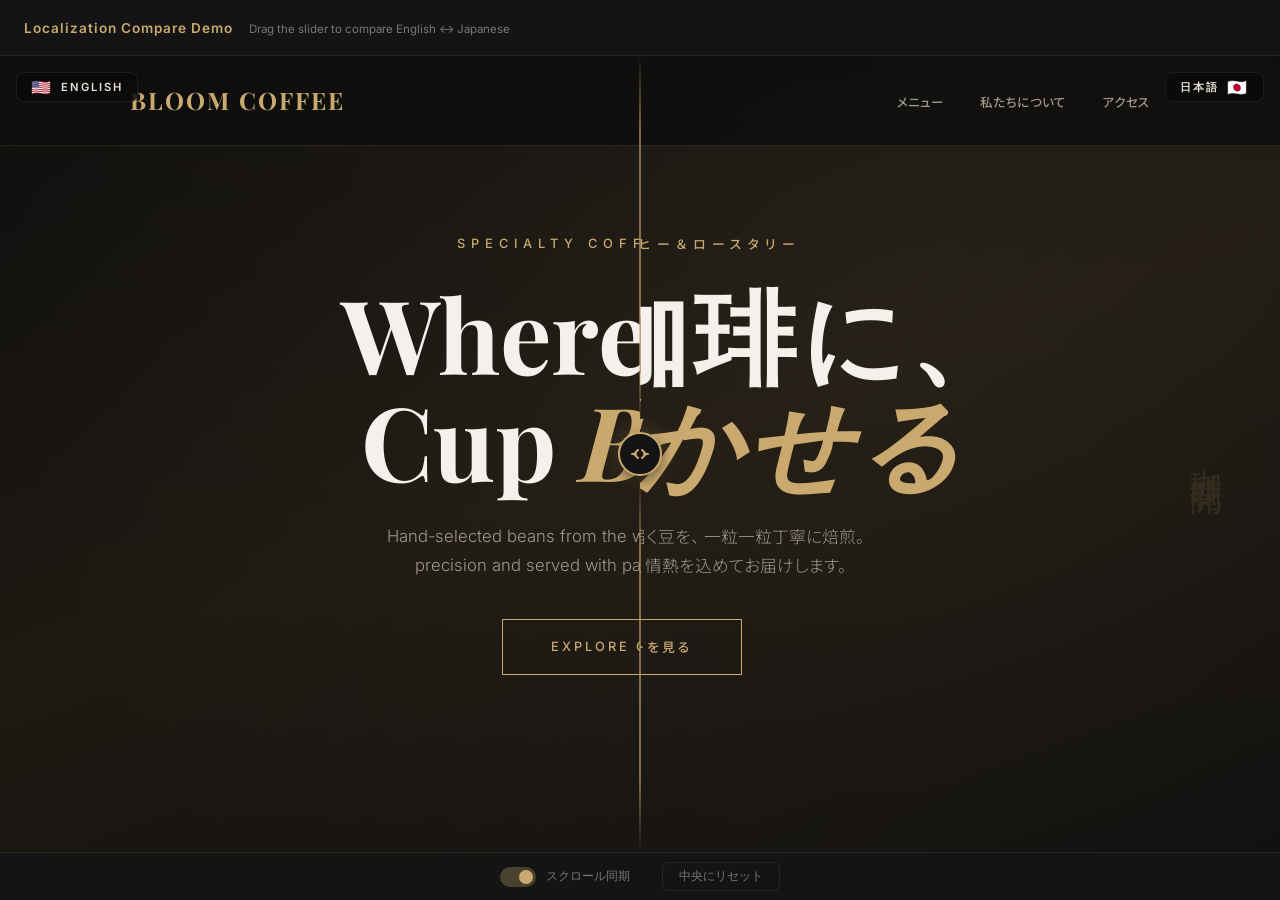
==== index.html @ 568ca492 "feat: 英語・日本語カフェサイトのローカライズ比較デモを作成" ====
<!DOCTYPE html>
<html lang="ja">
<head>
  <meta charset="UTF-8">
  <meta name="viewport" content="width=device-width, initial-scale=1.0">
  <title>ローカライズ比較デモ — Bloom Coffee EN ↔ JA</title>
  <meta name="description" content="英語カフェサイトと日本語ローカライズ版をスライダーで比較するデモページ">
  <link rel="preconnect" href="https://fonts.googleapis.com">
  <link rel="preconnect" href="https://fonts.gstatic.com" crossorigin>
  <link href="https://fonts.googleapis.com/css2?family=Inter:wght@300;400;500;600;700&display=swap" rel="stylesheet">
  <link rel="stylesheet" href="demo.css">
</head>
<body>

  <!-- Header Bar -->
  <header class="demo-header" id="demo-header">
    <div class="demo-header-inner">
      <h1 class="demo-title">Localization Compare Demo</h1>
      <p class="demo-subtitle">Drag the slider to compare English ↔ Japanese</p>
    </div>
  </header>

  <!-- Comparison Container -->
  <div class="compare-wrapper" id="compare-wrapper">

    <!-- English Side (Left) -->
    <div class="compare-pane compare-pane--left" id="pane-left">
      <div class="pane-label pane-label--left">
        <span class="pane-label-flag">🇺🇸</span>
        <span class="pane-label-text">ENGLISH</span>
      </div>
      <iframe src="cafe-en.html" class="compare-iframe" id="iframe-en" title="English Version"></iframe>
    </div>

    <!-- Japanese Side (Right) -->
    <div class="compare-pane compare-pane--right" id="pane-right">
      <div class="pane-label pane-label--right">
        <span class="pane-label-text">日本語</span>
        <span class="pane-label-flag">🇯🇵</span>
      </div>
      <iframe src="cafe-ja.html" class="compare-iframe" id="iframe-ja" title="Japanese Version"></iframe>
    </div>

    <!-- Slider Handle -->
    <div class="slider-handle" id="slider-handle">
      <div class="slider-line"></div>
      <div class="slider-knob" id="slider-knob">
        <svg width="20" height="20" viewBox="0 0 20 20" fill="none">
          <path d="M6 10L2 10M14 10L18 10" stroke="currentColor" stroke-width="2" stroke-linecap="round"/>
          <path d="M8 6L4 10L8 14" stroke="currentColor" stroke-width="2" stroke-linecap="round" stroke-linejoin="round"/>
          <path d="M12 6L16 10L12 14" stroke="currentColor" stroke-width="2" stroke-linecap="round" stroke-linejoin="round"/>
        </svg>
      </div>
      <div class="slider-line"></div>
    </div>

  </div>

  <!-- Sync Scroll Toggle -->
  <div class="controls-bar" id="controls-bar">
    <label class="toggle-label">
      <input type="checkbox" id="sync-toggle" checked>
      <span class="toggle-switch"></span>
      <span class="toggle-text">スクロール同期</span>
    </label>
    <button class="reset-btn" id="reset-btn">中央にリセット</button>
  </div>

  <script src="demo.js"></script>
</body>
</html>
---- demo.css ----
/* ============================================
   Localization Compare Demo - Styles
   ============================================ */

*, *::before, *::after {
  margin: 0;
  padding: 0;
  box-sizing: border-box;
}

:root {
  --demo-bg: #0a0a0a;
  --demo-surface: #141414;
  --demo-border: rgba(255, 255, 255, 0.08);
  --demo-text: #e8e0d6;
  --demo-text-muted: #777;
  --demo-accent: #c9a96e;
  --demo-accent-glow: rgba(201, 169, 110, 0.3);
  --header-height: 56px;
  --controls-height: 48px;
}

html, body {
  height: 100%;
  overflow: hidden;
  font-family: 'Inter', -apple-system, sans-serif;
  background: var(--demo-bg);
  color: var(--demo-text);
}

/* ---- Header ---- */
.demo-header {
  height: var(--header-height);
  background: var(--demo-surface);
  border-bottom: 1px solid var(--demo-border);
  display: flex;
  align-items: center;
  padding: 0 24px;
  user-select: none;
  position: relative;
  z-index: 50;
}

.demo-header-inner {
  display: flex;
  align-items: baseline;
  gap: 16px;
}

.demo-title {
  font-size: 0.85rem;
  font-weight: 600;
  letter-spacing: 1px;
  color: var(--demo-accent);
}

.demo-subtitle {
  font-size: 0.72rem;
  color: var(--demo-text-muted);
  font-weight: 400;
}

/* ---- Compare Wrapper ---- */
.compare-wrapper {
  position: relative;
  height: calc(100vh - var(--header-height) - var(--controls-height));
  overflow: hidden;
}

/* ---- Panes ---- */
.compare-pane {
  position: absolute;
  top: 0;
  height: 100%;
  overflow: hidden;
}

.compare-pane--left {
  left: 0;
  width: 50%;
}

.compare-pane--right {
  right: 0;
  width: 50%;
}

.compare-iframe {
  width: 100vw;
  height: 100%;
  border: none;
  display: block;
}

.compare-pane--right .compare-iframe {
  position: absolute;
  right: 0;
}

/* ---- Pane Labels ---- */
.pane-label {
  position: absolute;
  top: 16px;
  z-index: 20;
  display: flex;
  align-items: center;
  gap: 8px;
  padding: 6px 14px;
  background: rgba(10, 10, 10, 0.75);
  backdrop-filter: blur(10px);
  -webkit-backdrop-filter: blur(10px);
  border: 1px solid var(--demo-border);
  border-radius: 8px;
  font-size: 0.7rem;
  font-weight: 600;
  letter-spacing: 2px;
  text-transform: uppercase;
  color: var(--demo-text);
  pointer-events: none;
  transition: opacity 0.3s ease;
}

.pane-label--left {
  left: 16px;
}

.pane-label--right {
  right: 16px;
}

.pane-label-flag {
  font-size: 1rem;
  line-height: 1;
}

/* ---- Slider Handle ---- */
.slider-handle {
  position: absolute;
  top: 0;
  left: 50%;
  transform: translateX(-50%);
  width: 4px;
  height: 100%;
  z-index: 30;
  display: flex;
  flex-direction: column;
  align-items: center;
  cursor: ew-resize;
  user-select: none;
  -webkit-user-select: none;
}

.slider-line {
  flex: 1;
  width: 2px;
  background: linear-gradient(
    to bottom,
    transparent,
    var(--demo-accent) 20%,
    var(--demo-accent) 80%,
    transparent
  );
  opacity: 0.6;
}

.slider-knob {
  width: 44px;
  height: 44px;
  border-radius: 50%;
  background: var(--demo-surface);
  border: 2px solid var(--demo-accent);
  display: flex;
  align-items: center;
  justify-content: center;
  color: var(--demo-accent);
  box-shadow: 0 0 20px var(--demo-accent-glow), 0 4px 12px rgba(0,0,0,0.5);
  transition: transform 0.2s ease, box-shadow 0.2s ease;
  flex-shrink: 0;
}

.slider-knob:hover,
.slider-handle.dragging .slider-knob {
  transform: scale(1.15);
  box-shadow: 0 0 30px var(--demo-accent-glow), 0 4px 20px rgba(0,0,0,0.6);
}

.slider-handle.dragging .slider-line {
  opacity: 1;
}

/* ---- Controls Bar ---- */
.controls-bar {
  height: var(--controls-height);
  background: var(--demo-surface);
  border-top: 1px solid var(--demo-border);
  display: flex;
  align-items: center;
  justify-content: center;
  gap: 32px;
  padding: 0 24px;
  user-select: none;
}

/* Toggle */
.toggle-label {
  display: flex;
  align-items: center;
  gap: 10px;
  cursor: pointer;
  font-size: 0.75rem;
  color: var(--demo-text-muted);
}

.toggle-label input {
  display: none;
}

.toggle-switch {
  width: 36px;
  height: 20px;
  border-radius: 10px;
  background: #333;
  position: relative;
  transition: background 0.3s ease;
}

.toggle-switch::after {
  content: '';
  position: absolute;
  top: 3px;
  left: 3px;
  width: 14px;
  height: 14px;
  border-radius: 50%;
  background: #888;
  transition: transform 0.3s ease, background 0.3s ease;
}

.toggle-label input:checked + .toggle-switch {
  background: rgba(201, 169, 110, 0.3);
}

.toggle-label input:checked + .toggle-switch::after {
  transform: translateX(16px);
  background: var(--demo-accent);
}

.toggle-text {
  font-weight: 500;
}

/* Reset Button */
.reset-btn {
  padding: 6px 16px;
  border: 1px solid var(--demo-border);
  border-radius: 6px;
  background: transparent;
  color: var(--demo-text-muted);
  font-size: 0.72rem;
  font-weight: 500;
  cursor: pointer;
  transition: all 0.3s ease;
  font-family: inherit;
}

.reset-btn:hover {
  border-color: var(--demo-accent);
  color: var(--demo-accent);
}

/* ---- Responsive ---- */
@media (max-width: 600px) {
  .demo-header-inner {
    flex-direction: column;
    gap: 2px;
  }

  .pane-label {
    font-size: 0.6rem;
    padding: 4px 10px;
  }

  .slider-knob {
    width: 36px;
    height: 36px;
  }

  .slider-knob svg {
    width: 16px;
    height: 16px;
  }
}
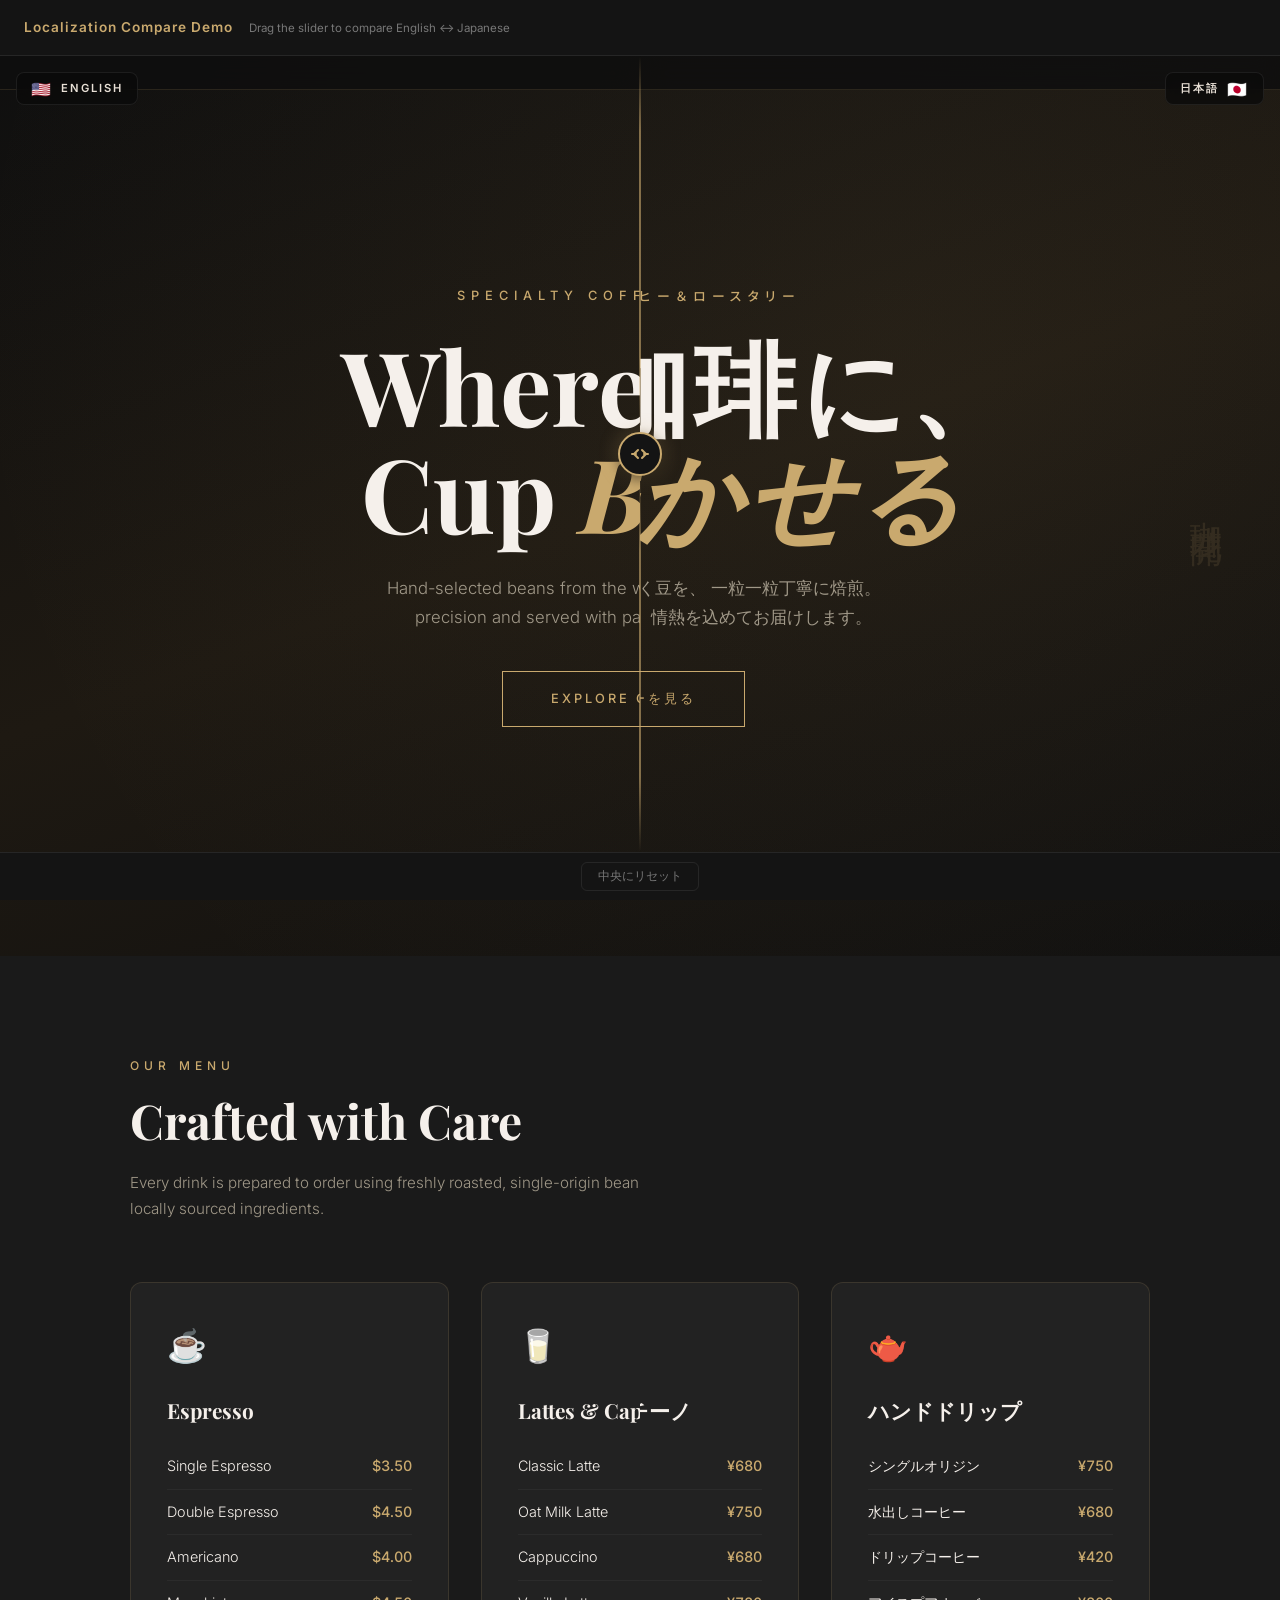
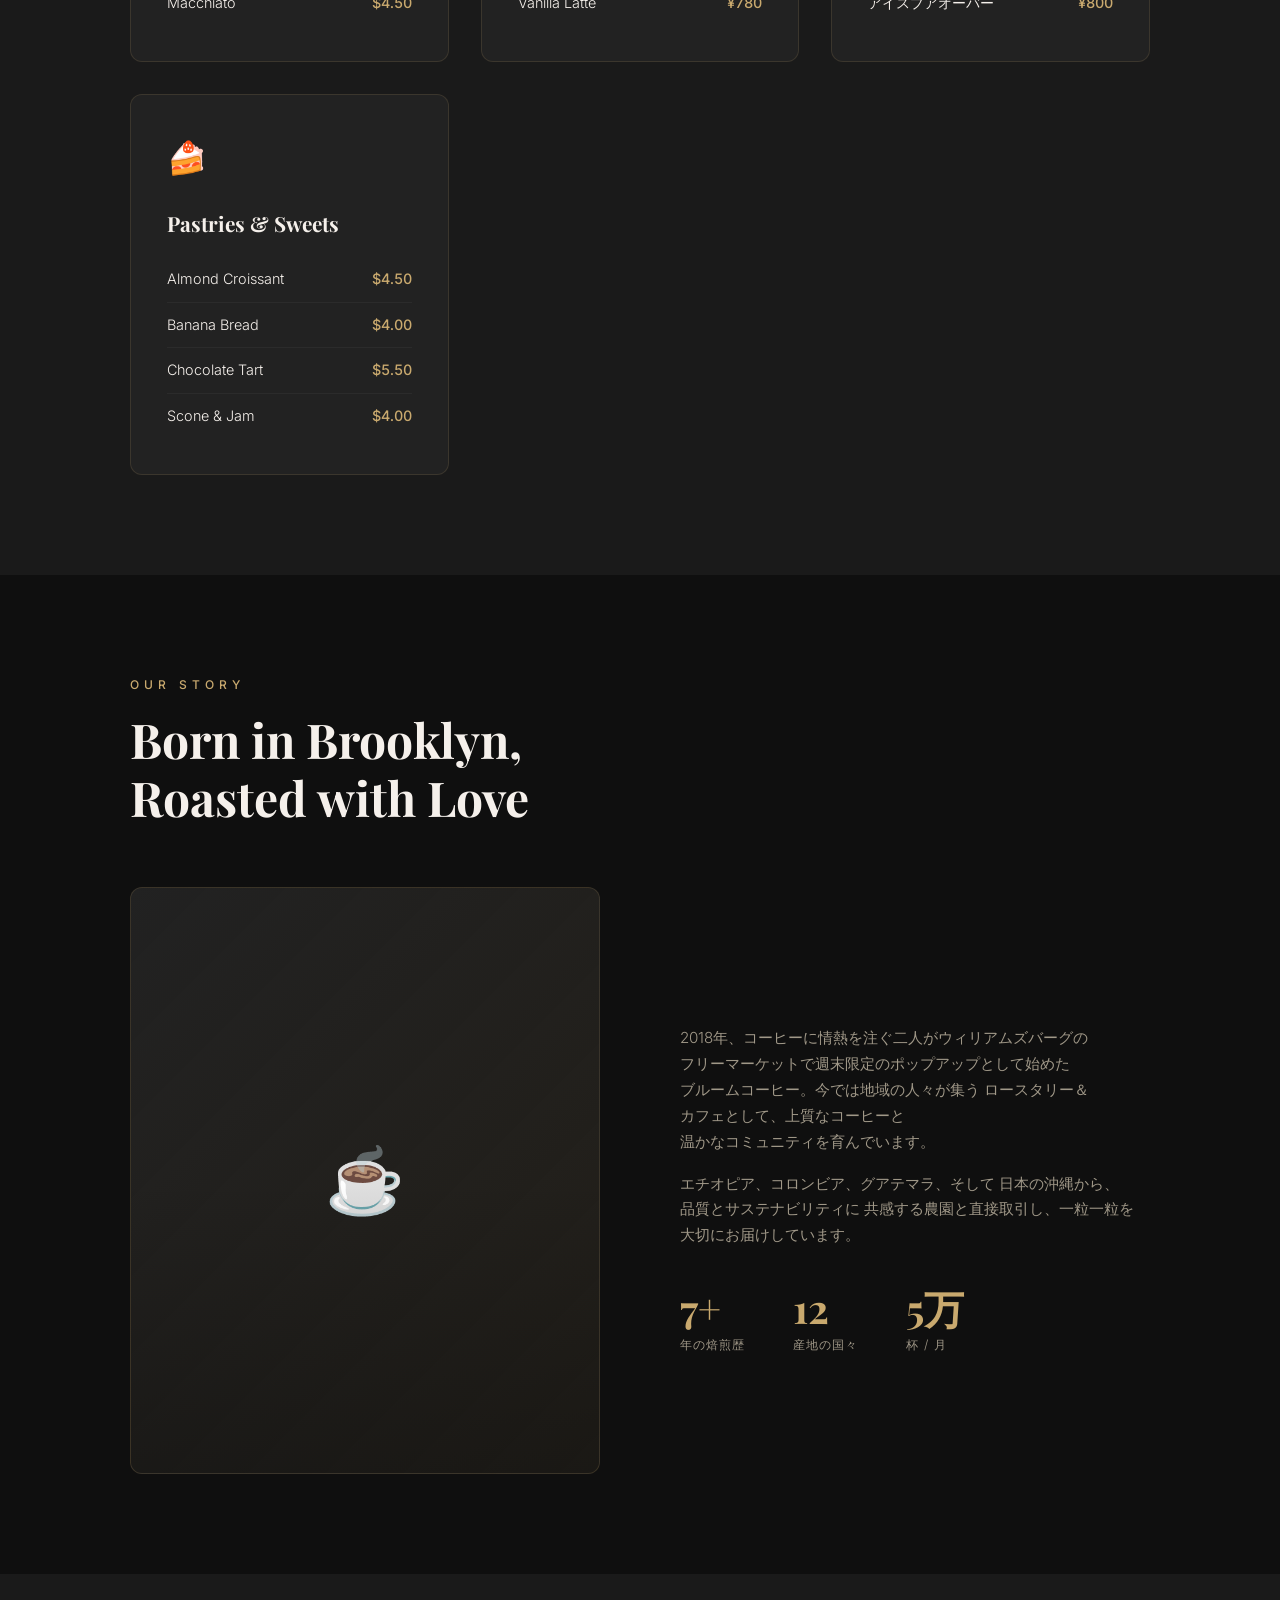
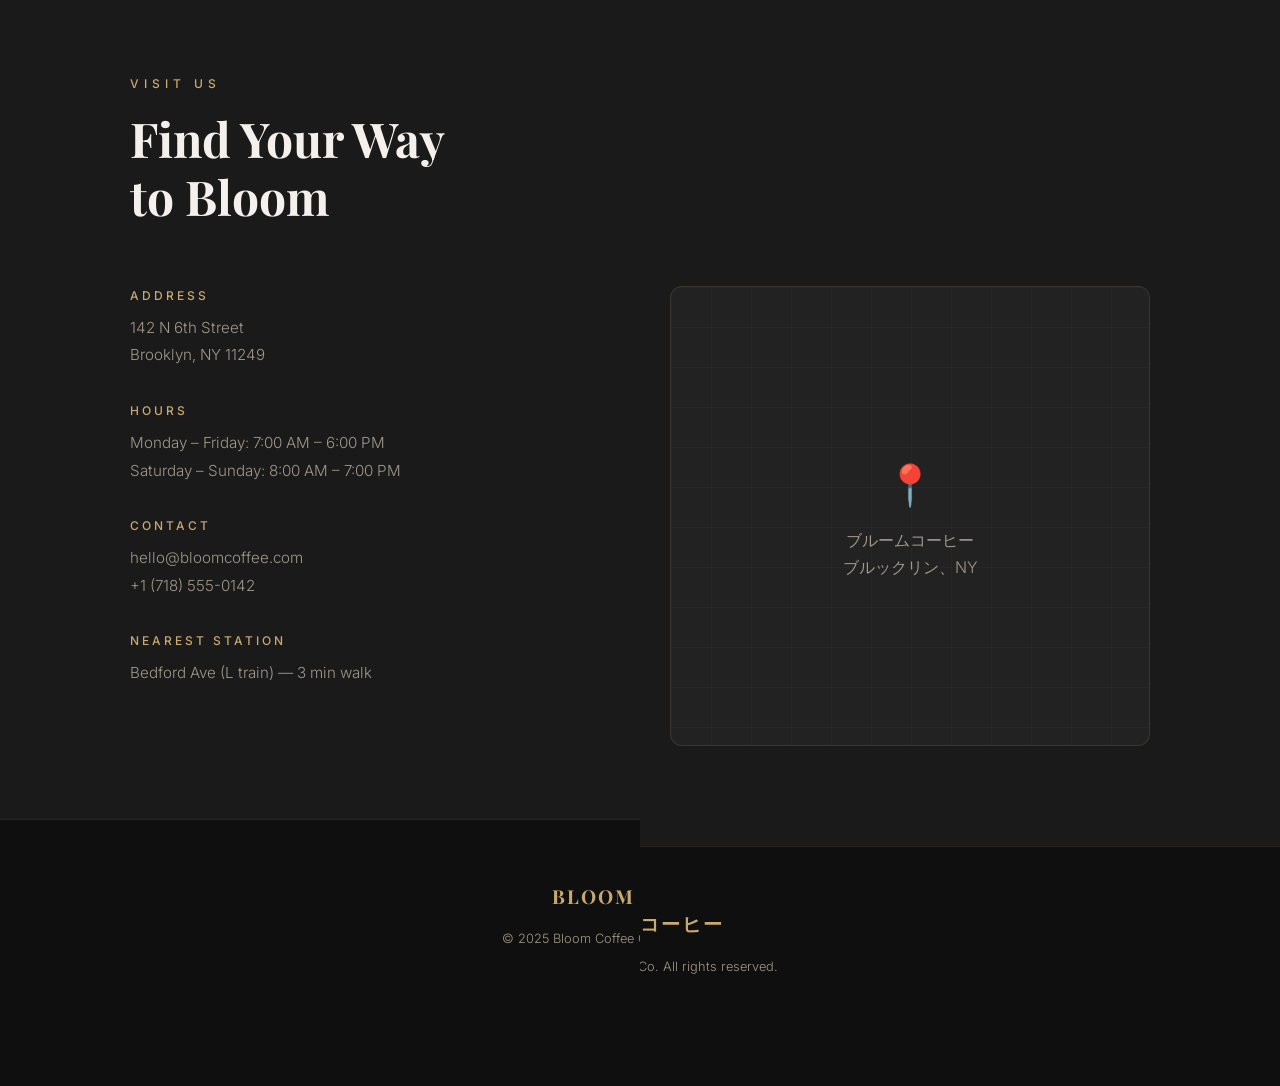
==== commit be2afc5d: "refactor: iframe廃止、clip-path+ネイティブスクロール方式に全面書き換え - スムーズなスクロールとスライダー動作を実現" ====
--- a/index.html
+++ b/index.html
@@ -7,7 +7,8 @@
   <meta name="description" content="英語カフェサイトと日本語ローカライズ版をスライダーで比較するデモページ">
   <link rel="preconnect" href="https://fonts.googleapis.com">
   <link rel="preconnect" href="https://fonts.gstatic.com" crossorigin>
-  <link href="https://fonts.googleapis.com/css2?family=Inter:wght@300;400;500;600;700&display=swap" rel="stylesheet">
+  <link href="https://fonts.googleapis.com/css2?family=Inter:wght@300;400;500;600;700&family=Playfair+Display:ital,wght@0,400;0,700;1,400&family=Noto+Sans+JP:wght@300;400;500;600;700&display=swap" rel="stylesheet">
+  <link rel="stylesheet" href="styles.css">
   <link rel="stylesheet" href="demo.css">
 </head>
 <body>
@@ -20,25 +21,17 @@
     </div>
   </header>
 
-  <!-- Comparison Container -->
-  <div class="compare-wrapper" id="compare-wrapper">
-
-    <!-- English Side (Left) -->
-    <div class="compare-pane compare-pane--left" id="pane-left">
-      <div class="pane-label pane-label--left">
-        <span class="pane-label-flag">🇺🇸</span>
-        <span class="pane-label-text">ENGLISH</span>
-      </div>
-      <iframe src="cafe-en.html" class="compare-iframe" id="iframe-en" title="English Version"></iframe>
+  <!-- Comparison Container (single scroll container) -->
+  <div class="compare-viewport" id="compare-viewport">
+
+    <!-- Pane Labels (floating) -->
+    <div class="pane-label pane-label--left" id="label-left">
+      <span class="pane-label-flag">🇺🇸</span>
+      <span class="pane-label-text">ENGLISH</span>
     </div>
-
-    <!-- Japanese Side (Right) -->
-    <div class="compare-pane compare-pane--right" id="pane-right">
-      <div class="pane-label pane-label--right">
-        <span class="pane-label-text">日本語</span>
-        <span class="pane-label-flag">🇯🇵</span>
-      </div>
-      <iframe src="cafe-ja.html" class="compare-iframe" id="iframe-ja" title="Japanese Version"></iframe>
+    <div class="pane-label pane-label--right" id="label-right">
+      <span class="pane-label-text">日本語</span>
+      <span class="pane-label-flag">🇯🇵</span>
     </div>
 
     <!-- Slider Handle -->
@@ -54,15 +47,350 @@
       <div class="slider-line"></div>
     </div>
 
-  </div>
-
-  <!-- Sync Scroll Toggle -->
+    <!-- Scroll Container -->
+    <div class="compare-scroll" id="compare-scroll">
+
+      <!-- English Layer (bottom / clipped left) -->
+      <div class="compare-layer compare-layer--en" id="layer-en">
+
+        <!-- EN: Navigation -->
+        <nav class="navbar">
+          <div class="container">
+            <div class="logo">Bloom Coffee</div>
+            <ul class="nav-links">
+              <li><a href="#menu">Menu</a></li>
+              <li><a href="#about">About</a></li>
+              <li><a href="#access">Visit</a></li>
+            </ul>
+          </div>
+        </nav>
+
+        <!-- EN: Hero -->
+        <section class="hero">
+          <div class="hero-content">
+            <p class="hero-tagline">Specialty Coffee & Roastery</p>
+            <h2 class="hero-title">Where Every<br>Cup <em>Blooms</em></h2>
+            <p class="hero-desc">
+              Hand-selected beans from the world's finest farms,
+              roasted with precision and served with passion
+              in our Brooklyn studio.
+            </p>
+            <a href="#menu" class="hero-btn">Explore Our Menu</a>
+          </div>
+        </section>
+
+        <!-- EN: Menu -->
+        <section class="section menu-section" id="menu">
+          <div class="container">
+            <p class="section-label">Our Menu</p>
+            <h2 class="section-title">Crafted with Care</h2>
+            <p class="section-desc">
+              Every drink is prepared to order using freshly roasted,
+              single-origin beans and locally sourced ingredients.
+            </p>
+            <div class="menu-grid">
+              <div class="menu-card">
+                <div class="menu-card-icon">☕</div>
+                <h3 class="menu-card-title">Espresso</h3>
+                <ul class="menu-card-items">
+                  <li><span class="item-name">Single Espresso</span><span class="item-price">$3.50</span></li>
+                  <li><span class="item-name">Double Espresso</span><span class="item-price">$4.50</span></li>
+                  <li><span class="item-name">Americano</span><span class="item-price">$4.00</span></li>
+                  <li><span class="item-name">Macchiato</span><span class="item-price">$4.50</span></li>
+                </ul>
+              </div>
+              <div class="menu-card">
+                <div class="menu-card-icon">🥛</div>
+                <h3 class="menu-card-title">Lattes & Cappuccinos</h3>
+                <ul class="menu-card-items">
+                  <li><span class="item-name">Classic Latte</span><span class="item-price">$5.50</span></li>
+                  <li><span class="item-name">Oat Milk Latte</span><span class="item-price">$6.00</span></li>
+                  <li><span class="item-name">Cappuccino</span><span class="item-price">$5.50</span></li>
+                  <li><span class="item-name">Vanilla Latte</span><span class="item-price">$6.50</span></li>
+                </ul>
+              </div>
+              <div class="menu-card">
+                <div class="menu-card-icon">🫖</div>
+                <h3 class="menu-card-title">Pour Over & Drip</h3>
+                <ul class="menu-card-items">
+                  <li><span class="item-name">Single Origin Pour Over</span><span class="item-price">$6.00</span></li>
+                  <li><span class="item-name">Cold Brew (16oz)</span><span class="item-price">$5.50</span></li>
+                  <li><span class="item-name">Batch Drip Coffee</span><span class="item-price">$3.00</span></li>
+                  <li><span class="item-name">Iced Pour Over</span><span class="item-price">$6.50</span></li>
+                </ul>
+              </div>
+              <div class="menu-card">
+                <div class="menu-card-icon">🍰</div>
+                <h3 class="menu-card-title">Pastries & Sweets</h3>
+                <ul class="menu-card-items">
+                  <li><span class="item-name">Almond Croissant</span><span class="item-price">$4.50</span></li>
+                  <li><span class="item-name">Banana Bread</span><span class="item-price">$4.00</span></li>
+                  <li><span class="item-name">Chocolate Tart</span><span class="item-price">$5.50</span></li>
+                  <li><span class="item-name">Scone & Jam</span><span class="item-price">$4.00</span></li>
+                </ul>
+              </div>
+            </div>
+          </div>
+        </section>
+
+        <!-- EN: About -->
+        <section class="section" id="about">
+          <div class="container">
+            <p class="section-label">Our Story</p>
+            <h2 class="section-title">Born in Brooklyn,<br>Roasted with Love</h2>
+            <div class="about-grid">
+              <div class="about-image">☕</div>
+              <div class="about-text">
+                <p class="section-desc">
+                  Founded in 2018 by two coffee obsessives, Bloom Coffee
+                  started as a weekend pop-up at the Williamsburg flea market.
+                  Today, our roastery and café serves as a gathering place
+                  for the neighborhood — a space where great coffee meets
+                  genuine community.
+                </p>
+                <p class="section-desc" style="margin-top: 16px;">
+                  We source our beans directly from farms in Ethiopia,
+                  Colombia, Guatemala, and Japan's Okinawa region,
+                  building lasting relationships with growers
+                  who share our commitment to quality and sustainability.
+                </p>
+                <div class="about-stats">
+                  <div>
+                    <div class="stat-number">7+</div>
+                    <div class="stat-label">Years Roasting</div>
+                  </div>
+                  <div>
+                    <div class="stat-number">12</div>
+                    <div class="stat-label">Origin Countries</div>
+                  </div>
+                  <div>
+                    <div class="stat-number">50k</div>
+                    <div class="stat-label">Cups Per Month</div>
+                  </div>
+                </div>
+              </div>
+            </div>
+          </div>
+        </section>
+
+        <!-- EN: Access -->
+        <section class="section access-section" id="access">
+          <div class="container">
+            <p class="section-label">Visit Us</p>
+            <h2 class="section-title">Find Your Way<br>to Bloom</h2>
+            <div class="access-content">
+              <div class="access-info">
+                <div class="access-info-item">
+                  <p class="access-info-label">Address</p>
+                  <p class="access-info-value">142 N 6th Street<br>Brooklyn, NY 11249</p>
+                </div>
+                <div class="access-info-item">
+                  <p class="access-info-label">Hours</p>
+                  <p class="access-info-value">Monday – Friday: 7:00 AM – 6:00 PM<br>Saturday – Sunday: 8:00 AM – 7:00 PM</p>
+                </div>
+                <div class="access-info-item">
+                  <p class="access-info-label">Contact</p>
+                  <p class="access-info-value">hello@bloomcoffee.com<br>+1 (718) 555-0142</p>
+                </div>
+                <div class="access-info-item">
+                  <p class="access-info-label">Nearest Station</p>
+                  <p class="access-info-value">Bedford Ave (L train) — 3 min walk</p>
+                </div>
+              </div>
+              <div class="access-map">
+                <div class="map-pin">
+                  <span class="map-pin-icon">📍</span>
+                  <span>Bloom Coffee<br>Brooklyn, NY</span>
+                </div>
+              </div>
+            </div>
+          </div>
+        </section>
+
+        <!-- EN: Footer -->
+        <footer class="footer">
+          <div class="container">
+            <div class="footer-logo">Bloom Coffee</div>
+            <p class="footer-text">© 2025 Bloom Coffee Co. All rights reserved.</p>
+          </div>
+        </footer>
+
+      </div><!-- /layer-en -->
+
+      <!-- Japanese Layer (top / clipped right) -->
+      <div class="compare-layer compare-layer--ja lang-ja" id="layer-ja">
+
+        <!-- JA: Navigation -->
+        <nav class="navbar">
+          <div class="container">
+            <div class="logo">ブルームコーヒー</div>
+            <ul class="nav-links">
+              <li><a href="#menu">メニュー</a></li>
+              <li><a href="#about">私たちについて</a></li>
+              <li><a href="#access">アクセス</a></li>
+            </ul>
+          </div>
+        </nav>
+
+        <!-- JA: Hero -->
+        <section class="hero">
+          <div class="tategaki">珈琲花開</div>
+          <div class="hero-content">
+            <p class="hero-tagline">スペシャルティコーヒー＆ロースタリー</p>
+            <h2 class="hero-title">一杯の珈琲に、<br><em>花を咲かせる</em></h2>
+            <p class="hero-desc">
+              世界中の厳選された農園から届く豆を、
+              一粒一粒丁寧に焙煎。ブルックリンの
+              スタジオから、情熱を込めてお届けします。
+            </p>
+            <a href="#menu" class="hero-btn">メニューを見る</a>
+          </div>
+        </section>
+
+        <!-- JA: Menu -->
+        <section class="section menu-section">
+          <div class="container">
+            <p class="section-label">メニュー</p>
+            <h2 class="section-title">丁寧に、一杯ずつ</h2>
+            <p class="section-desc">
+              注文を受けてから一杯ずつ丁寧に抽出。
+              新鮮な焙煎豆と地元の厳選素材で仕上げます。
+            </p>
+            <div class="menu-grid">
+              <div class="menu-card">
+                <div class="menu-card-icon">☕</div>
+                <h3 class="menu-card-title">エスプレッソ</h3>
+                <ul class="menu-card-items">
+                  <li><span class="item-name">シングルエスプレッソ</span><span class="item-price">¥480</span></li>
+                  <li><span class="item-name">ダブルエスプレッソ</span><span class="item-price">¥580</span></li>
+                  <li><span class="item-name">アメリカーノ</span><span class="item-price">¥520</span></li>
+                  <li><span class="item-name">マキアート</span><span class="item-price">¥580</span></li>
+                </ul>
+              </div>
+              <div class="menu-card">
+                <div class="menu-card-icon">🥛</div>
+                <h3 class="menu-card-title">ラテ＆カプチーノ</h3>
+                <ul class="menu-card-items">
+                  <li><span class="item-name">クラシックラテ</span><span class="item-price">¥680</span></li>
+                  <li><span class="item-name">オーツミルクラテ</span><span class="item-price">¥750</span></li>
+                  <li><span class="item-name">カプチーノ</span><span class="item-price">¥680</span></li>
+                  <li><span class="item-name">バニララテ</span><span class="item-price">¥780</span></li>
+                </ul>
+              </div>
+              <div class="menu-card">
+                <div class="menu-card-icon">🫖</div>
+                <h3 class="menu-card-title">ハンドドリップ</h3>
+                <ul class="menu-card-items">
+                  <li><span class="item-name">シングルオリジン</span><span class="item-price">¥750</span></li>
+                  <li><span class="item-name">水出しコーヒー</span><span class="item-price">¥680</span></li>
+                  <li><span class="item-name">ドリップコーヒー</span><span class="item-price">¥420</span></li>
+                  <li><span class="item-name">アイスプアオーバー</span><span class="item-price">¥800</span></li>
+                </ul>
+              </div>
+              <div class="menu-card">
+                <div class="menu-card-icon">🍰</div>
+                <h3 class="menu-card-title">焼き菓子＆スイーツ</h3>
+                <ul class="menu-card-items">
+                  <li><span class="item-name">アーモンドクロワッサン</span><span class="item-price">¥580</span></li>
+                  <li><span class="item-name">バナナブレッド</span><span class="item-price">¥520</span></li>
+                  <li><span class="item-name">ショコラタルト</span><span class="item-price">¥680</span></li>
+                  <li><span class="item-name">スコーン＆自家製ジャム</span><span class="item-price">¥520</span></li>
+                </ul>
+              </div>
+            </div>
+          </div>
+        </section>
+
+        <!-- JA: About -->
+        <section class="section">
+          <div class="container">
+            <p class="section-label">私たちのこと</p>
+            <h2 class="section-title">ブルックリン生まれ、<br>愛を込めて焙煎</h2>
+            <div class="about-grid">
+              <div class="about-image">☕</div>
+              <div class="about-text">
+                <p class="section-desc">
+                  2018年、コーヒーに情熱を注ぐ二人がウィリアムズバーグの
+                  フリーマーケットで週末限定のポップアップとして始めた
+                  ブルームコーヒー。今では地域の人々が集う
+                  ロースタリー＆カフェとして、上質なコーヒーと
+                  温かなコミュニティを育んでいます。
+                </p>
+                <p class="section-desc" style="margin-top: 16px;">
+                  エチオピア、コロンビア、グアテマラ、そして
+                  日本の沖縄から、品質とサステナビリティに
+                  共感する農園と直接取引し、一粒一粒を
+                  大切にお届けしています。
+                </p>
+                <div class="about-stats">
+                  <div>
+                    <div class="stat-number">7+</div>
+                    <div class="stat-label">年の焙煎歴</div>
+                  </div>
+                  <div>
+                    <div class="stat-number">12</div>
+                    <div class="stat-label">産地の国々</div>
+                  </div>
+                  <div>
+                    <div class="stat-number">5万</div>
+                    <div class="stat-label">杯 / 月</div>
+                  </div>
+                </div>
+              </div>
+            </div>
+          </div>
+        </section>
+
+        <!-- JA: Access -->
+        <section class="section access-section">
+          <div class="container">
+            <p class="section-label">アクセス</p>
+            <h2 class="section-title">ブルームコーヒーへの<br>行き方</h2>
+            <div class="access-content">
+              <div class="access-info">
+                <div class="access-info-item">
+                  <p class="access-info-label">所在地</p>
+                  <p class="access-info-value">〒142-0000<br>ニューヨーク州ブルックリン<br>ノース6thストリート 142番地</p>
+                </div>
+                <div class="access-info-item">
+                  <p class="access-info-label">営業時間</p>
+                  <p class="access-info-value">月曜〜金曜：7:00 〜 18:00<br>土曜・日曜：8:00 〜 19:00</p>
+                </div>
+                <div class="access-info-item">
+                  <p class="access-info-label">お問い合わせ</p>
+                  <p class="access-info-value">hello@bloomcoffee.com<br>+1 (718) 555-0142</p>
+                </div>
+                <div class="access-info-item">
+                  <p class="access-info-label">最寄り駅</p>
+                  <p class="access-info-value">ベッドフォードアベニュー駅（L線）より徒歩3分</p>
+                </div>
+              </div>
+              <div class="access-map">
+                <div class="map-pin">
+                  <span class="map-pin-icon">📍</span>
+                  <span>ブルームコーヒー<br>ブルックリン、NY</span>
+                </div>
+              </div>
+            </div>
+          </div>
+        </section>
+
+        <!-- JA: Footer -->
+        <footer class="footer">
+          <div class="container">
+            <div class="footer-logo">ブルームコーヒー</div>
+            <p class="footer-text">© 2025 Bloom Coffee Co. All rights reserved.</p>
+          </div>
+        </footer>
+
+      </div><!-- /layer-ja -->
+
+    </div><!-- /compare-scroll -->
+
+  </div><!-- /compare-viewport -->
+
+  <!-- Controls Bar -->
   <div class="controls-bar" id="controls-bar">
-    <label class="toggle-label">
-      <input type="checkbox" id="sync-toggle" checked>
-      <span class="toggle-switch"></span>
-      <span class="toggle-text">スクロール同期</span>
-    </label>
     <button class="reset-btn" id="reset-btn">中央にリセット</button>
   </div>
 
--- a/styles.css
+++ b/styles.css
@@ -0,0 +1,529 @@
+/* ============================================
+   Bloom Coffee - Shared Styles
+   ============================================ */
+
+@import url('https://fonts.googleapis.com/css2?family=Playfair+Display:ital,wght@0,400;0,700;1,400&family=Inter:wght@300;400;500;600&display=swap');
+
+:root {
+  /* Colors */
+  --color-bg: #0f0f0f;
+  --color-bg-alt: #1a1a1a;
+  --color-bg-card: #222222;
+  --color-text: #f5f0eb;
+  --color-text-muted: #a09888;
+  --color-accent: #c9a96e;
+  --color-accent-light: #e0c48a;
+  --color-accent-dark: #a08040;
+  --color-border: rgba(201, 169, 110, 0.15);
+
+  /* Typography */
+  --font-display: 'Playfair Display', Georgia, serif;
+  --font-body: 'Inter', -apple-system, sans-serif;
+
+  /* Spacing */
+  --section-padding: 100px 0;
+  --container-width: 1100px;
+}
+
+*, *::before, *::after {
+  margin: 0;
+  padding: 0;
+  box-sizing: border-box;
+}
+
+html {
+  scroll-behavior: smooth;
+}
+
+body {
+  font-family: var(--font-body);
+  background-color: var(--color-bg);
+  color: var(--color-text);
+  line-height: 1.7;
+  font-weight: 300;
+  overflow-x: hidden;
+}
+
+.container {
+  max-width: var(--container-width);
+  margin: 0 auto;
+  padding: 0 40px;
+}
+
+a {
+  color: var(--color-accent);
+  text-decoration: none;
+  transition: color 0.3s ease;
+}
+a:hover {
+  color: var(--color-accent-light);
+}
+
+/* ---- Navigation ---- */
+.navbar {
+  position: fixed;
+  top: 0;
+  left: 0;
+  width: 100%;
+  z-index: 100;
+  padding: 24px 0;
+  background: rgba(15, 15, 15, 0.85);
+  backdrop-filter: blur(12px);
+  -webkit-backdrop-filter: blur(12px);
+  border-bottom: 1px solid var(--color-border);
+  transition: padding 0.3s ease;
+}
+
+.navbar .container {
+  display: flex;
+  justify-content: space-between;
+  align-items: center;
+}
+
+.logo {
+  font-family: var(--font-display);
+  font-size: 1.5rem;
+  font-weight: 700;
+  color: var(--color-accent);
+  letter-spacing: 2px;
+  text-transform: uppercase;
+}
+
+.nav-links {
+  display: flex;
+  gap: 36px;
+  list-style: none;
+}
+
+.nav-links a {
+  font-size: 0.8rem;
+  font-weight: 500;
+  text-transform: uppercase;
+  letter-spacing: 2px;
+  color: var(--color-text-muted);
+  position: relative;
+  padding-bottom: 4px;
+}
+
+.nav-links a::after {
+  content: '';
+  position: absolute;
+  bottom: 0;
+  left: 0;
+  width: 0;
+  height: 1px;
+  background: var(--color-accent);
+  transition: width 0.3s ease;
+}
+
+.nav-links a:hover {
+  color: var(--color-accent);
+}
+
+.nav-links a:hover::after {
+  width: 100%;
+}
+
+/* ---- Hero ---- */
+.hero {
+  min-height: 100vh;
+  display: flex;
+  align-items: center;
+  justify-content: center;
+  text-align: center;
+  position: relative;
+  background: linear-gradient(
+    160deg,
+    rgba(15, 15, 15, 1) 0%,
+    rgba(30, 25, 18, 1) 50%,
+    rgba(15, 15, 15, 1) 100%
+  );
+  overflow: hidden;
+}
+
+.hero::before {
+  content: '';
+  position: absolute;
+  top: -50%;
+  left: -50%;
+  width: 200%;
+  height: 200%;
+  background: radial-gradient(
+    circle at 60% 40%,
+    rgba(201, 169, 110, 0.06) 0%,
+    transparent 50%
+  );
+  animation: heroGlow 12s ease-in-out infinite alternate;
+}
+
+@keyframes heroGlow {
+  0% { transform: translate(0, 0); }
+  100% { transform: translate(-5%, 5%); }
+}
+
+.hero-content {
+  position: relative;
+  z-index: 1;
+}
+
+.hero-tagline {
+  font-family: var(--font-body);
+  font-size: 0.8rem;
+  font-weight: 500;
+  letter-spacing: 6px;
+  text-transform: uppercase;
+  color: var(--color-accent);
+  margin-bottom: 24px;
+  opacity: 0;
+  animation: fadeInUp 1s 0.3s forwards;
+}
+
+.hero-title {
+  font-family: var(--font-display);
+  font-size: clamp(3rem, 8vw, 6.5rem);
+  font-weight: 700;
+  line-height: 1.05;
+  margin-bottom: 28px;
+  opacity: 0;
+  animation: fadeInUp 1s 0.6s forwards;
+}
+
+.hero-title em {
+  font-style: italic;
+  color: var(--color-accent);
+}
+
+.hero-desc {
+  max-width: 520px;
+  margin: 0 auto 40px;
+  font-size: 1.05rem;
+  color: var(--color-text-muted);
+  opacity: 0;
+  animation: fadeInUp 1s 0.9s forwards;
+}
+
+.hero-btn {
+  display: inline-block;
+  padding: 16px 48px;
+  border: 1px solid var(--color-accent);
+  color: var(--color-accent);
+  font-size: 0.8rem;
+  font-weight: 500;
+  letter-spacing: 3px;
+  text-transform: uppercase;
+  transition: all 0.4s ease;
+  opacity: 0;
+  animation: fadeInUp 1s 1.2s forwards;
+}
+
+.hero-btn:hover {
+  background: var(--color-accent);
+  color: var(--color-bg);
+}
+
+@keyframes fadeInUp {
+  from {
+    opacity: 0;
+    transform: translateY(30px);
+  }
+  to {
+    opacity: 1;
+    transform: translateY(0);
+  }
+}
+
+/* ---- Section Common ---- */
+.section {
+  padding: var(--section-padding);
+}
+
+.section-label {
+  font-size: 0.75rem;
+  font-weight: 500;
+  letter-spacing: 5px;
+  text-transform: uppercase;
+  color: var(--color-accent);
+  margin-bottom: 16px;
+}
+
+.section-title {
+  font-family: var(--font-display);
+  font-size: clamp(2rem, 4vw, 3rem);
+  font-weight: 700;
+  margin-bottom: 20px;
+  line-height: 1.2;
+}
+
+.section-desc {
+  color: var(--color-text-muted);
+  max-width: 560px;
+  font-size: 0.95rem;
+}
+
+/* ---- Menu Section ---- */
+.menu-section {
+  background: var(--color-bg-alt);
+}
+
+.menu-grid {
+  display: grid;
+  grid-template-columns: repeat(auto-fit, minmax(300px, 1fr));
+  gap: 32px;
+  margin-top: 60px;
+}
+
+.menu-card {
+  background: var(--color-bg-card);
+  border: 1px solid var(--color-border);
+  border-radius: 12px;
+  padding: 36px;
+  transition: transform 0.4s ease, border-color 0.4s ease;
+}
+
+.menu-card:hover {
+  transform: translateY(-4px);
+  border-color: var(--color-accent-dark);
+}
+
+.menu-card-icon {
+  font-size: 2rem;
+  margin-bottom: 20px;
+}
+
+.menu-card-title {
+  font-family: var(--font-display);
+  font-size: 1.3rem;
+  margin-bottom: 16px;
+  color: var(--color-text);
+}
+
+.menu-card-items {
+  list-style: none;
+}
+
+.menu-card-items li {
+  display: flex;
+  justify-content: space-between;
+  align-items: center;
+  padding: 10px 0;
+  border-bottom: 1px solid rgba(255,255,255,0.04);
+  font-size: 0.9rem;
+}
+
+.menu-card-items li:last-child {
+  border-bottom: none;
+}
+
+.item-name {
+  color: var(--color-text);
+}
+
+.item-price {
+  color: var(--color-accent);
+  font-weight: 500;
+  font-variant-numeric: tabular-nums;
+}
+
+/* ---- About Section ---- */
+.about-grid {
+  display: grid;
+  grid-template-columns: 1fr 1fr;
+  gap: 80px;
+  align-items: center;
+  margin-top: 60px;
+}
+
+.about-image {
+  width: 100%;
+  aspect-ratio: 4/5;
+  background: linear-gradient(
+    135deg,
+    var(--color-bg-card) 0%,
+    rgba(201, 169, 110, 0.1) 100%
+  );
+  border-radius: 12px;
+  border: 1px solid var(--color-border);
+  display: flex;
+  align-items: center;
+  justify-content: center;
+  font-size: 4rem;
+  position: relative;
+  overflow: hidden;
+}
+
+.about-image::after {
+  content: '';
+  position: absolute;
+  inset: 0;
+  background: linear-gradient(
+    to top,
+    rgba(15,15,15,0.4) 0%,
+    transparent 50%
+  );
+}
+
+.about-text .section-desc {
+  margin-top: 20px;
+}
+
+.about-stats {
+  display: flex;
+  gap: 48px;
+  margin-top: 40px;
+}
+
+.stat-number {
+  font-family: var(--font-display);
+  font-size: 2.5rem;
+  font-weight: 700;
+  color: var(--color-accent);
+  line-height: 1;
+}
+
+.stat-label {
+  font-size: 0.78rem;
+  color: var(--color-text-muted);
+  text-transform: uppercase;
+  letter-spacing: 1px;
+  margin-top: 6px;
+}
+
+/* ---- Access / Location ---- */
+.access-section {
+  background: var(--color-bg-alt);
+}
+
+.access-content {
+  display: grid;
+  grid-template-columns: 1fr 1fr;
+  gap: 60px;
+  margin-top: 60px;
+}
+
+.access-info-item {
+  margin-bottom: 32px;
+}
+
+.access-info-label {
+  font-size: 0.75rem;
+  font-weight: 500;
+  letter-spacing: 3px;
+  text-transform: uppercase;
+  color: var(--color-accent);
+  margin-bottom: 8px;
+}
+
+.access-info-value {
+  font-size: 0.95rem;
+  color: var(--color-text-muted);
+  line-height: 1.8;
+}
+
+.access-map {
+  background: var(--color-bg-card);
+  border: 1px solid var(--color-border);
+  border-radius: 12px;
+  display: flex;
+  align-items: center;
+  justify-content: center;
+  min-height: 320px;
+  font-size: 1rem;
+  color: var(--color-text-muted);
+  position: relative;
+  overflow: hidden;
+}
+
+.access-map::before {
+  content: '';
+  position: absolute;
+  inset: 0;
+  background:
+    linear-gradient(90deg, rgba(201,169,110,0.03) 1px, transparent 1px),
+    linear-gradient(rgba(201,169,110,0.03) 1px, transparent 1px);
+  background-size: 40px 40px;
+}
+
+.map-pin {
+  position: relative;
+  z-index: 1;
+  text-align: center;
+}
+
+.map-pin-icon {
+  font-size: 2.5rem;
+  display: block;
+  margin-bottom: 8px;
+  animation: bounce 2s ease-in-out infinite;
+}
+
+@keyframes bounce {
+  0%, 100% { transform: translateY(0); }
+  50% { transform: translateY(-8px); }
+}
+
+/* ---- Footer ---- */
+.footer {
+  padding: 60px 0;
+  border-top: 1px solid var(--color-border);
+  text-align: center;
+}
+
+.footer-logo {
+  font-family: var(--font-display);
+  font-size: 1.2rem;
+  font-weight: 700;
+  color: var(--color-accent);
+  letter-spacing: 2px;
+  text-transform: uppercase;
+  margin-bottom: 16px;
+}
+
+.footer-text {
+  font-size: 0.8rem;
+  color: var(--color-text-muted);
+}
+
+/* ---- Responsive ---- */
+@media (max-width: 768px) {
+  .nav-links { display: none; }
+  .about-grid { grid-template-columns: 1fr; gap: 40px; }
+  .access-content { grid-template-columns: 1fr; }
+  .about-stats { gap: 32px; }
+}
+
+/* ---- Japanese Specific Overrides ---- */
+.lang-ja {
+  --font-body: 'Noto Sans JP', 'Inter', sans-serif;
+  font-feature-settings: 'palt' 1;
+  word-break: keep-all;
+  overflow-wrap: break-word;
+}
+
+.lang-ja .hero-title {
+  letter-spacing: 0.05em;
+}
+
+.lang-ja .section-label {
+  letter-spacing: 3px;
+}
+
+.lang-ja .nav-links a {
+  letter-spacing: 1px;
+  font-size: 0.78rem;
+}
+
+.tategaki {
+  writing-mode: vertical-rl;
+  text-orientation: mixed;
+  font-family: var(--font-display), serif;
+  letter-spacing: 0.15em;
+  line-height: 2;
+  color: var(--color-accent);
+  opacity: 0.12;
+  font-size: 2rem;
+  position: absolute;
+  right: 40px;
+  top: 50%;
+  transform: translateY(-50%);
+  pointer-events: none;
+}
--- a/demo.css
+++ b/demo.css
@@ -1,12 +1,6 @@
 /* ============================================
    Localization Compare Demo - Styles
    ============================================ */
-
-*, *::before, *::after {
-  margin: 0;
-  padding: 0;
-  box-sizing: border-box;
-}
 
 :root {
   --demo-bg: #0a0a0a;
@@ -18,18 +12,13 @@
   --demo-accent-glow: rgba(201, 169, 110, 0.3);
   --header-height: 56px;
   --controls-height: 48px;
-}
-
-html, body {
-  height: 100%;
-  overflow: hidden;
-  font-family: 'Inter', -apple-system, sans-serif;
-  background: var(--demo-bg);
-  color: var(--demo-text);
+  --slider-pct: 50%;
 }
 
 /* ---- Header ---- */
 .demo-header {
+  position: sticky;
+  top: 0;
   height: var(--header-height);
   background: var(--demo-surface);
   border-bottom: 1px solid var(--demo-border);
@@ -37,8 +26,7 @@
   align-items: center;
   padding: 0 24px;
   user-select: none;
-  position: relative;
-  z-index: 50;
+  z-index: 100;
 }
 
 .demo-header-inner {
@@ -60,48 +48,44 @@
   font-weight: 400;
 }
 
-/* ---- Compare Wrapper ---- */
-.compare-wrapper {
+/* ---- Compare Viewport ---- */
+.compare-viewport {
   position: relative;
-  height: calc(100vh - var(--header-height) - var(--controls-height));
-  overflow: hidden;
-}
-
-/* ---- Panes ---- */
-.compare-pane {
+  min-height: 0;
+}
+
+/* ---- Scroll Container (wrapper for layers) ---- */
+.compare-scroll {
+  position: relative;
+  width: 100%;
+}
+
+/* ---- Layers ---- */
+.compare-layer {
+  width: 100%;
+}
+
+/* English layer: absolute, behind, clipped to left portion */
+.compare-layer--en {
   position: absolute;
   top: 0;
-  height: 100%;
-  overflow: hidden;
-}
-
-.compare-pane--left {
   left: 0;
-  width: 50%;
-}
-
-.compare-pane--right {
-  right: 0;
-  width: 50%;
-}
-
-.compare-iframe {
-  width: 100vw;
-  height: 100%;
-  border: none;
-  display: block;
-}
-
-.compare-pane--right .compare-iframe {
-  position: absolute;
-  right: 0;
+  width: 100%;
+  z-index: 1;
+  clip-path: inset(0 calc(100% - var(--slider-pct)) 0 0);
+}
+
+/* Japanese layer: flows normally (determines scroll height), clipped to right */
+.compare-layer--ja {
+  position: relative;
+  z-index: 2;
+  clip-path: inset(0 0 0 var(--slider-pct));
 }
 
 /* ---- Pane Labels ---- */
 .pane-label {
-  position: absolute;
-  top: 16px;
-  z-index: 20;
+  position: fixed;
+  z-index: 110;
   display: flex;
   align-items: center;
   gap: 8px;
@@ -121,10 +105,12 @@
 }
 
 .pane-label--left {
+  top: calc(var(--header-height) + 16px);
   left: 16px;
 }
 
 .pane-label--right {
+  top: calc(var(--header-height) + 16px);
   right: 16px;
 }
 
@@ -135,19 +121,20 @@
 
 /* ---- Slider Handle ---- */
 .slider-handle {
-  position: absolute;
-  top: 0;
-  left: 50%;
+  position: fixed;
+  top: var(--header-height);
+  left: var(--slider-pct);
   transform: translateX(-50%);
   width: 4px;
-  height: 100%;
-  z-index: 30;
+  height: calc(100vh - var(--header-height) - var(--controls-height));
+  z-index: 105;
   display: flex;
   flex-direction: column;
   align-items: center;
   cursor: ew-resize;
   user-select: none;
   -webkit-user-select: none;
+  pointer-events: auto;
 }
 
 .slider-line {
@@ -161,6 +148,7 @@
     transparent
   );
   opacity: 0.6;
+  pointer-events: none;
 }
 
 .slider-knob {
@@ -190,6 +178,10 @@
 
 /* ---- Controls Bar ---- */
 .controls-bar {
+  position: fixed;
+  bottom: 0;
+  left: 0;
+  right: 0;
   height: var(--controls-height);
   background: var(--demo-surface);
   border-top: 1px solid var(--demo-border);
@@ -199,54 +191,7 @@
   gap: 32px;
   padding: 0 24px;
   user-select: none;
-}
-
-/* Toggle */
-.toggle-label {
-  display: flex;
-  align-items: center;
-  gap: 10px;
-  cursor: pointer;
-  font-size: 0.75rem;
-  color: var(--demo-text-muted);
-}
-
-.toggle-label input {
-  display: none;
-}
-
-.toggle-switch {
-  width: 36px;
-  height: 20px;
-  border-radius: 10px;
-  background: #333;
-  position: relative;
-  transition: background 0.3s ease;
-}
-
-.toggle-switch::after {
-  content: '';
-  position: absolute;
-  top: 3px;
-  left: 3px;
-  width: 14px;
-  height: 14px;
-  border-radius: 50%;
-  background: #888;
-  transition: transform 0.3s ease, background 0.3s ease;
-}
-
-.toggle-label input:checked + .toggle-switch {
-  background: rgba(201, 169, 110, 0.3);
-}
-
-.toggle-label input:checked + .toggle-switch::after {
-  transform: translateX(16px);
-  background: var(--demo-accent);
-}
-
-.toggle-text {
-  font-weight: 500;
+  z-index: 100;
 }
 
 /* Reset Button */
@@ -268,6 +213,13 @@
   color: var(--demo-accent);
 }
 
+/* Bottom spacer for controls bar */
+.compare-viewport::after {
+  content: '';
+  display: block;
+  height: var(--controls-height);
+}
+
 /* ---- Responsive ---- */
 @media (max-width: 600px) {
   .demo-header-inner {
